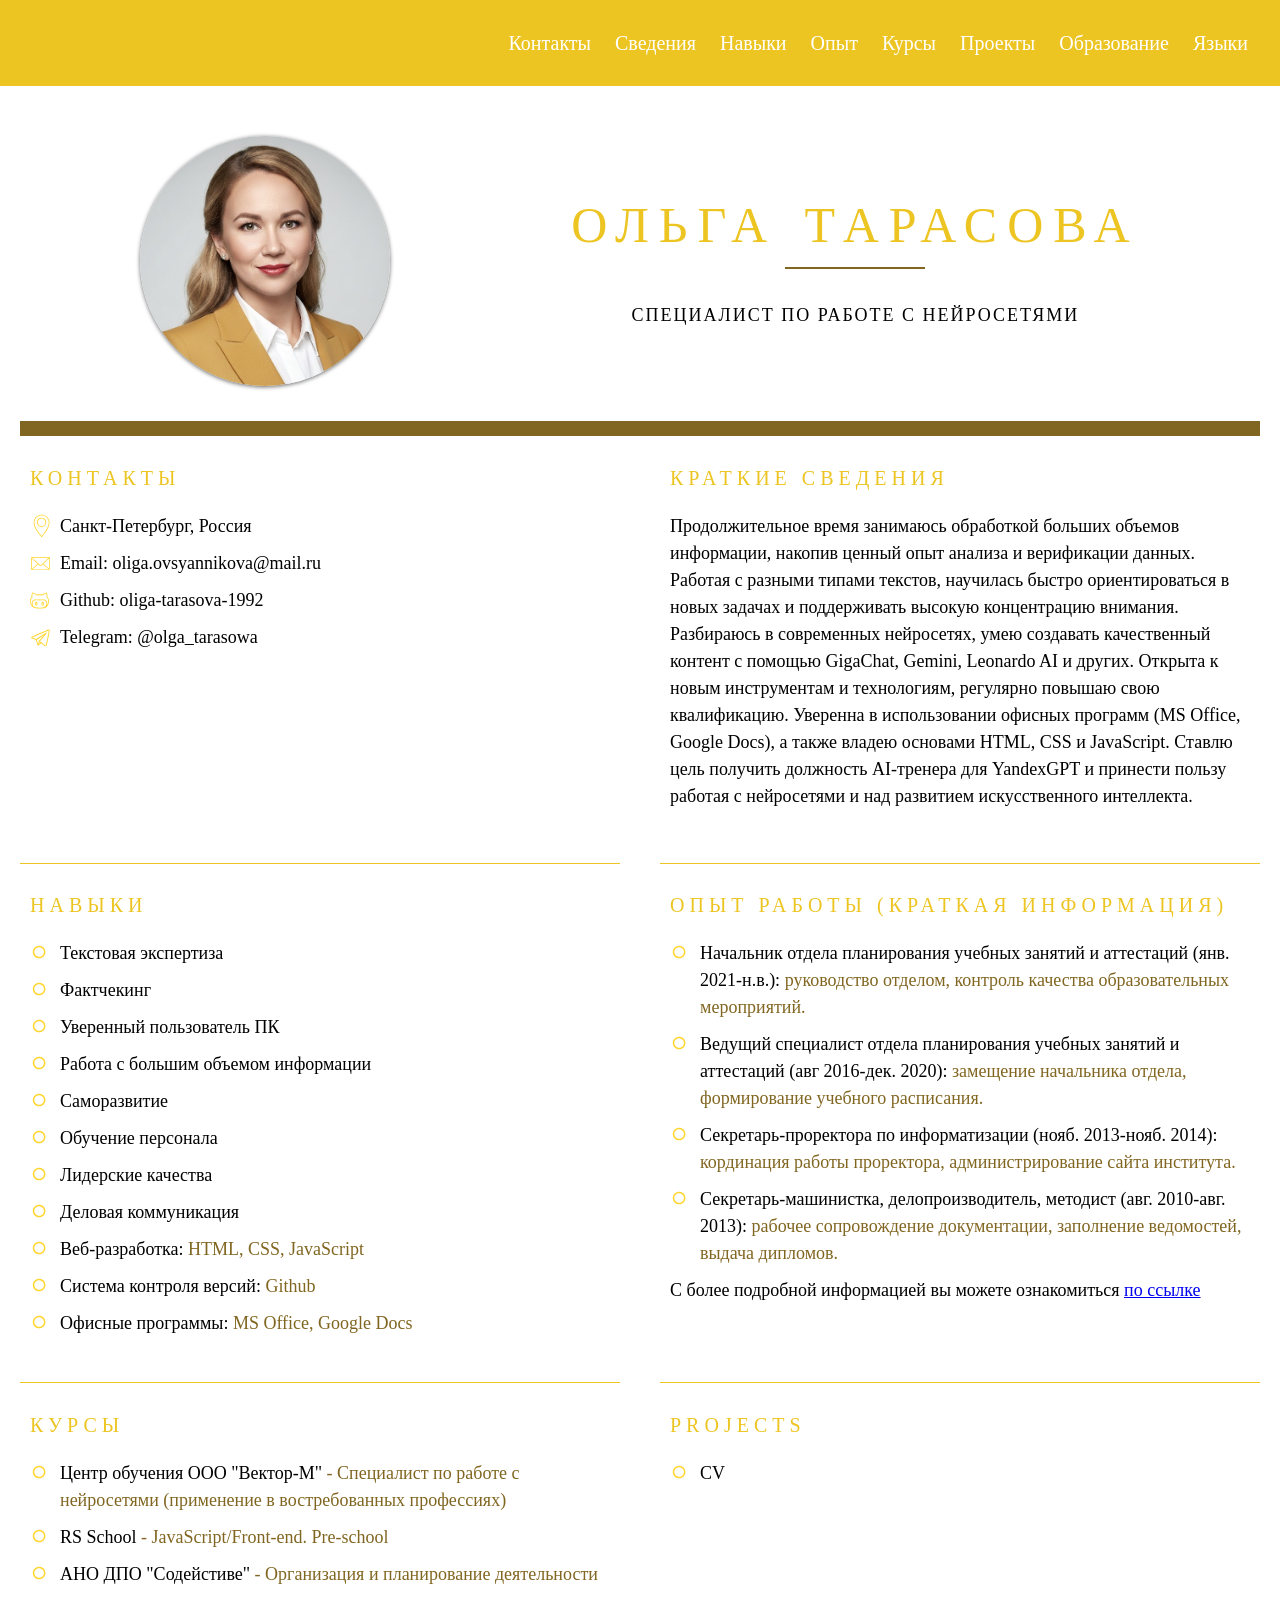
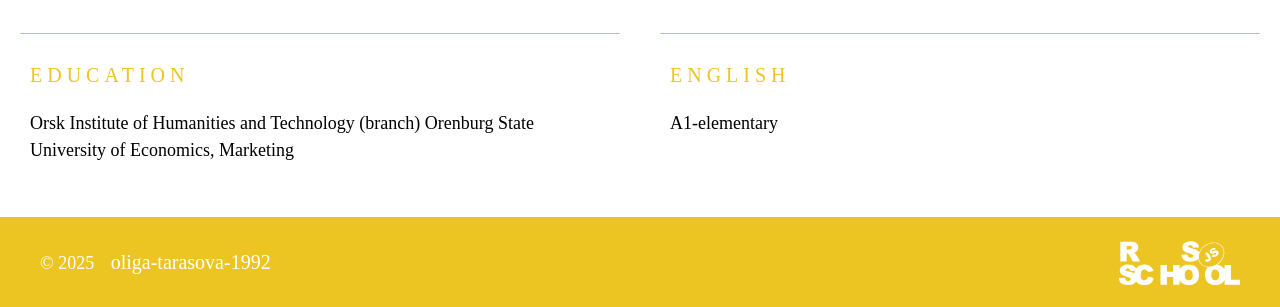
==== index.html @ c500c4d8 "work" ====
<!DOCTYPE html>
<html lang="en">
<head>
    <meta charset="UTF-8">
    <meta name="viewport" content="width=device-width, initial-scale=1.0">
    <title>Portfolio</title>
    <link rel="stylesheet" href="style.css" />
    <link rel="icon" href="assets/favicon.ico" />
    <meta name="viewport" content="width=device-width, initial-scale=1.0">
</head>
<body>
    <header class="header">
        <div class="container header-container">
          <nav class="nav">
            <ul class="nav-list">          
              <li class="nav-item"><a href="#contacts" class="nav-link">Контакты</a></li>
              <li class="nav-item"><a href="#summary" class="nav-link">Сведения</a></li>
              <li class="nav-item"><a href="#skills" class="nav-link">Навыки</a></li>          
              <li class="nav-item"><a href="#Work experience" class="nav-link">Опыт</a></li>
              <li class="nav-item"><a href="#courses" class="nav-link">Курсы</a></li>
              <li class="nav-item"><a href="#projects" class="nav-link">Проекты</a></li>
              <li class="nav-item"><a href="#education" class="nav-link">Образование</a></li>
              <li class="nav-item"><a href="#language" class="nav-link">Языки</a></li>
            </ul>
          </nav>
          <div class="toggle">
            <div class="line1"></div>
            <div class="line2"></div>
            <div class="line3"></div>
          </div>
        </div>
      </header>
      <main class="main">
        <div class="container main-container">
          <section class="section section-profile" id="profile">
            <img src="./assets/img/CV.JPG" alt="" class="section-profile-logo">
            <div class="section-profile-title">
              <h1 class="section-title main-title">Ольга Тарасова</h1>
              <h4 class="section-subtitle">Специалист по работе с нейросетями</h4>
            </div>        
          </section>
          <section class="section" id="contacts">
            <h2 class="section-title">Контакты</h2>
            <ul class="section-list">
              <li class="section-item contacts-item">
                Санкт-Петербург, Россия
              </li>
              <li class="section-item contacts-item">
                Email: <a href="mailto:oliga.ovsyannikova@mail.ru" title="email">oliga.ovsyannikova@mail.ru</a>
              </li>
              <li class="section-item contacts-item">
                Github: <a href="https://github.com/oliga-tarasova-1992" title="github">oliga-tarasova-1992</a>
              </li>
              <li class="section-item contacts-item">
                Telegram: <a href="https://t.me/olga_tarasowa" title="github">@olga_tarasowa</a>
              </li>
            </ul>
          </section>
          <section class="section" id="summary">
            <h2 class="section-title">Краткие сведения</h2>
            <p>
              Продолжительное время занимаюсь обработкой больших объемов информации, накопив ценный опыт анализа и верификации данных. Работая с разными типами текстов, научилась быстро ориентироваться в новых задачах и поддерживать высокую концентрацию внимания. Разбираюсь в современных нейросетях, умею создавать качественный контент с помощью GigaChat, Gemini, Leonardo AI и других. Открыта к новым инструментам и технологиям, регулярно повышаю свою квалификацию. Уверенна в использовании офисных программ (MS Office, Google Docs), а также владею основами HTML, CSS и JavaScript. Ставлю цель получить должность AI-тренера для YandexGPT и принести пользу работая с нейросетями и над развитием искусственного интеллекта.
            </p>
          </section>
          <section class="section" id="skills">
            <h2 class="section-title">Навыки</h2>
            <ul class="section-list">
              <li class="section-item">
                Текстовая экспертиза
              </li>
              <li class="section-item">
                Фактчекинг
              </li>
              <li class="section-item">
                Уверенный пользователь ПК
              </li>
              <li class="section-item">
                Работа с большим объемом информации
              </li>
               <li class="section-item">
                Саморазвитие
              </li>
              <li class="section-item">
                Обучение персонала
              </li>
               <li class="section-item">
                Лидерские качества
              </li>
               <li class="section-item">
                Деловая коммуникация
              </li>
               <li class="section-item">
                Веб-разработка:<span> HTML, CSS, JavaScript</span>
              </li>
              <li class="section-item">
                Система контроля версий:<span> Github</span>
              </li>
              <li class="section-item">
                Офисные программы:<span> MS Office, Google Docs</span>
              </li>
            </ul>
          </section>
          <section class="section" id="Work experience">
            <h2 class="section-title">Опыт работы (краткая информация)</h2>
             <ul class="section-list">
              <li class="section-item">
                Начальник отдела планирования учебных занятий и аттестаций (янв. 2021-н.в.):<span> руководство отделом, контроль качества образовательных мероприятий.</span>
              </li>
              <li class="section-item">
                Ведущий специалист отдела планирования учебных занятий и аттестаций (авг 2016-дек. 2020):<span> замещение начальника отдела, формирование учебного расписания.</span>
              </li>
              <li class="section-item">
                Секретарь-проректора по информатизации (нояб. 2013-нояб. 2014):<span> кординация работы проректора, администрирование сайта института.</span>
              </li>
              <li class="section-item">
                Секретарь-машинистка, делопроизводитель, методист (авг. 2010-авг. 2013):<span> рабочее сопровождение документации, заполнение ведомостей, выдача дипломов.</span>
              </li>
            </ul>
            C более подробной информацией вы можете ознакомиться <a href="./resume.pdf" target="_blank">по ссылке</a>
          </section>
          <section class="section" id="courses">
            <h2 class="section-title">Курсы</h2>
            <ul class="section-list">
              <li class="section-item">
                Центр обучения ООО "Вектор-М"<span> - Специалист по работе с нейросетями (применение в
востребованных профессиях)</span>
              </li>
              <li class="section-item">
                RS School<span> - JavaScript/Front-end. Pre-school</span>
              </li>
              <li class="section-item">
                АНО ДПО "Содейстиве"<span> - Организация и планирование деятельности</span>
              </li>
            </ul>
          </section>
          <section class="section" id="projects">
            <h2 class="section-title">Projects</h2>
            <ul class="section-list">
              <li class="section-item">
                <a href="https://oliga-tarasova-1992.github.io/rsschool-cv/">CV</a>
              </li>          
            </ul>
          </section>
          <section class="section section-education" id="education">
            <h2 class="section-title">Education</h2>
            <p>Orsk Institute of Humanities and Technology (branch) Orenburg State University of Economics, Marketing</p>
          </section>
          <section class="section section-english" id="english">
            <h2 class="section-title">English</h2>
            <p>A1-elementary</p>
          </section>
        </div>
      </main>
      <footer class="footer">
        <div class="container footer-container">
          <div>© 2025 <a href="https://github.com/oliga-tarasova-1992" class="github nav-link">oliga-tarasova-1992</a></div>
          <a href="https://wearecommunity.io/events/js-stage0-rs-2024q2" class="rss"></a>
        </div>
      </footer>
      <script src="./index.js"></script>
</body>
</html>
---- style.css ----
* {
    box-sizing: border-box;
  }
  
  html {
    scroll-behavior: smooth; 
  }
  
  body {
    display: flex;
    flex-direction: column;
    justify-content: space-between;
    min-width: 320px;
    min-height: 100vh;
    margin: 0;
    padding: 0;
    font-family: 'Italic-VariableFont_wdth,wght';
    font-size: 18px;
    font-weight: 400;
    line-height: 1.5;
    color: #000000;
  }
  
  .container {
    max-width: 1440px;
    margin: 0 auto;
    min-height: 50px;
  }
  
  .header {
    background-color: #edc523;
  }
  
  .nav-list {
    display: flex;
    justify-content: flex-end;
    align-items: center;
    list-style: none;
  }
  
  .nav-link {
    position: relative;
    padding: 0 12px;
    text-decoration: none;
    font-size: 20px;
    font-weight: 300;
    line-height: 50px;
    color: #fff; 
  }
  
  .nav-link::after {
    content: "";
    position: absolute;
    left: 12px;
    bottom: -5px;
    width: calc(100% - 24px);
    height: 2px;
    background-color: #fff;
    opacity: 0;
    transition: .5s;
  }
  
  .nav-link:hover::after {
    opacity: 1;
    animation-name: slidein;
    animation-duration: 1s;
    animation-fill-mode: forwards;
  }
  
  @keyframes slidein {
    from {
      width: 0;
    }
    to {
      width: calc(100% - 24px);
    }
  }
  
  .main {
    margin-bottom: auto;
  }
  
  .main-container {
    display: flex;
    flex-wrap: wrap;
    justify-content: space-between;
  }
  
  .section {
    width: calc(50% - 20px);
    padding: 10px;
    padding-bottom: 35px;
    border-bottom: 1px solid #edc523;
  }
  
  .section-education,
  .section-english {
    border-bottom: 0;
  }
  
  .section-title {
    margin-bottom: 20px;  
    font-size: 20px;
    font-weight: 400;
    text-transform: uppercase;
    letter-spacing: 5px;
    color: #edc523;
  }
  
  .section-profile {
    display: flex;
    justify-content: space-around;
    width: 100%;
    padding: 50px 30px 35px;
    border-bottom: 15px solid #816621;
  }
  
  .pre {
    padding: 0;
    margin: 0;
  }
  
  .section-profile-title {
    display: flex;
    flex-direction: column;
    justify-content: center;
    align-content: center;
    text-align: center;  
    text-transform: uppercase;
  }
  
  .main-title {
    position: relative;
    padding: 0;
    margin-bottom: 20px;
    color: #edc523;
    font-size: 50px;
    font-weight: 300;
    letter-spacing: 10px;
    line-height: 50px;
    word-spacing: 5px;
  }
  
  .main-title::after {
    content: "";
    position: absolute;
    bottom: -19px;
    left: 50%;
    margin-left: -70px;
    width: 140px;
    height: 2px;
    background-color: #816621;
  }
  
  .section-subtitle {
    margin-top: 20px;
    color: #000000;
    line-height: 50px;
    font-weight: 300;
    letter-spacing: 2px;
  }
  
  .section-profile-logo {
    width: 250px;
    height: 250px;
    object-fit: cover;
    border-radius: 50%;
    box-shadow: 0 1px 4px rgba(0, 0, 0, .6);
    filter: grayscale(0.2) brightness(1.05);
    transition: .3s;
  }
  
  .section-profile-logo:hover {
    filter: none;
  }
  
  .section-list {
    margin: 0;
    padding: 0;  
    list-style: none;
  }
  
  .section-item {
    position: relative;
    margin: 0;
    margin-bottom: 10px;
    padding: 0;
    padding-left: 30px;
  }
  
  .section-item::before {
    content: "";
    position: absolute;
    top: 5px;
    left: 2px;
    width: 14px;
    height: 14px; 
    background-size: 14px 14px;
    background-image: url("assets/svg/6.svg");
  }
  
  .section-item span {
    color: #816621;
  }
  
  .section-item a {
    text-decoration: none;
    color: #000000;
    transition: color 0.5s;
  }
  
  .section-item a:hover {
    color: #000000;
  }
  
  .contacts-item:before {
    content: "";
    position: absolute;
    top: 1px;
    left: 0px;
    width: 24px;
    height: 24px; 
    background-size: contain;
    background-repeat: no-repeat;
  }
  
  .contacts-item:nth-child(1):before {
    background-image: url("assets/svg/1.svg");
  }
  
  .contacts-item:nth-child(2):before {
    top: 3px;
    left: 0px;
    width: 21px;
    height: 21px;
    background-image: url("assets/svg/2.svg");
  }
  
  .contacts-item:nth-child(3):before {
    top: 4px;
    left: 0px;
    width: 19px;
    height: 19px;
    background-image: url("assets/svg/3.svg");
  }
  
  .contacts-item:nth-child(4):before {
    top: 3px;
    left: 0px;
    width: 21px;
    height: 21px;
    background-image: url("assets/svg/4.svg");
  }
  
  .contacts-item:nth-child(5):before {
    background-image: url("assets/svg/5.svg");
  }
  
  .footer {
    background-color: #edc523;
    padding: 20px;  
  }
  
  .footer-container {
    display: flex;
    justify-content: space-between;
    align-items: center;
    margin: 0 auto;
    color: #fff;
  }
  
  .github {
    color: #fff;
    text-decoration: none;
    line-height: 45px;
  }
  
  .rss {
    width: 121px;
    height: 45px;
    background-image: url("./assets/svg/rss.svg");
    background-size: contain;
    background-repeat: no-repeat;
  }
  
  /** Adaptive **/
  .toggle {
    display: none;
    flex-direction: column;
    justify-content: center;
    align-items: center;
    width: 40px;
    height: 40px;
    margin-top: 5px;
    margin-left: auto;
    cursor: pointer;
    user-select: none;
    z-index: 15;
  }
  
  .toggle div {
    width: 80%;
    height: 2px;
    background: #816621;
    margin: 3px 0;
    z-index: 15;
  }
  
  .toggle.collapsed .line1 {
    transform: rotate(-45deg) translate(-5px, 6px);
  }
  
  .toggle.collapsed .line2 {
    opacity: 0;
  }
  
  .toggle.collapsed .line3 {
    transform: rotate(45deg) translate(-5px, -6px);
  }
  
  @media (max-width: 1440px) {
    .container {
      padding: 0 20px;
    }
  }
  
  @media (max-width: 768px) {
    .section {
      width: 100%;
    }
    .section-profile {
      flex-direction: column;
      align-items: center;
    }  
    .section-education {
      border-bottom: 1px solid #816621;
    }
    .footer-container {
      flex-direction: column;
      align-items: center;
    }
    .nav {
      display: none;
    }
    .toggle {
      display: flex;
    }
    .nav.collapsed {
      position: absolute;
      left: 0;
      top: 0;
      z-index: 2;
      display: flex;
      width: 100%;
      height: 100vh;
      min-height: 525px;
      flex-direction: column;
      background-color: #816621;
    }
    .nav-list.collapsed {
      display: flex;
      align-items: center;
      justify-content: flex-start;
      width: 100%;
      height: 100%;
      flex-direction: column;
      padding-top: 50px;
    }
  }
  
  @media (max-width: 410px) {
    .main-title {
      font-size: 24px;
      letter-spacing: 4px;
    }  
  }
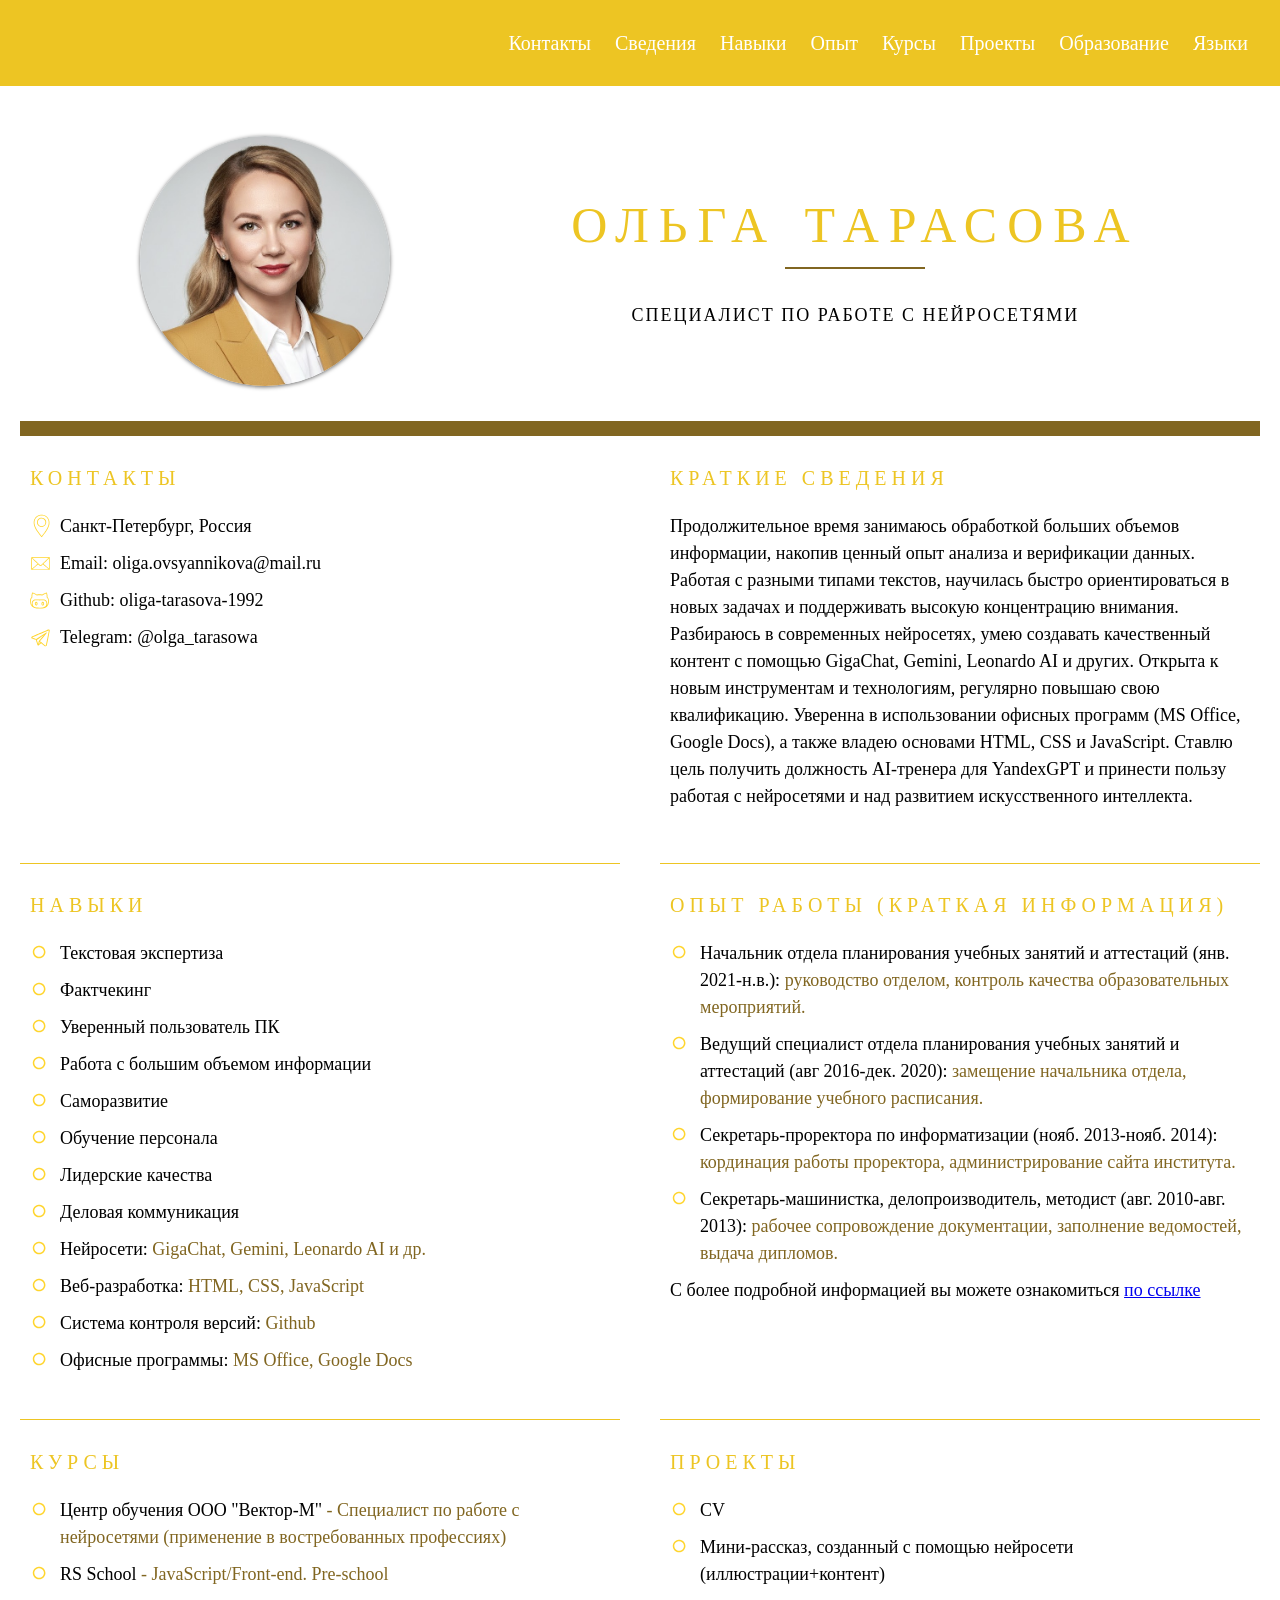
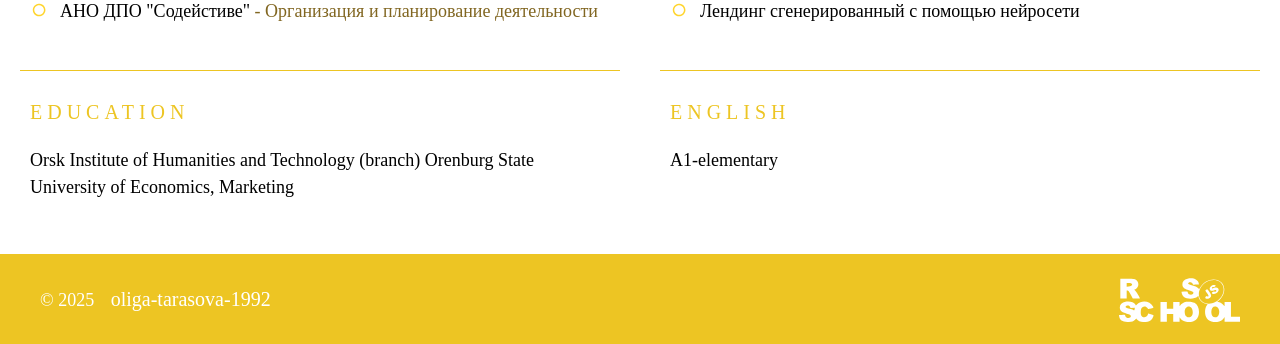
==== commit f9488e52: "block3" ====
--- a/index.html
+++ b/index.html
@@ -89,6 +89,9 @@
                <li class="section-item">
                 Деловая коммуникация
               </li>
+              <li class="section-item">
+                Нейросети: <span>GigaChat, Gemini, Leonardo AI и др.</span>
+              </li>
                <li class="section-item">
                 Веб-разработка:<span> HTML, CSS, JavaScript</span>
               </li>
@@ -134,11 +137,17 @@
             </ul>
           </section>
           <section class="section" id="projects">
-            <h2 class="section-title">Projects</h2>
+            <h2 class="section-title">Проекты</h2>
             <ul class="section-list">
               <li class="section-item">
-                <a href="https://oliga-tarasova-1992.github.io/rsschool-cv/">CV</a>
-              </li>          
+                <a href="https://oliga-tarasova-1992.github.io/rsschool-cv/" target="_blank">CV</a>
+              </li>  
+                <li class="section-item">
+                <a href="./short story.pdf" target="_blank">Мини-рассказ, созданный с помощью нейросети (иллюстрации+контент)</a>
+              </li>
+              <li class="section-item">
+                <a href="./Landing page.html" target="_blank">Лендинг сгенерированный с помощью нейросети</a>
+              </li>            
             </ul>
           </section>
           <section class="section section-education" id="education">
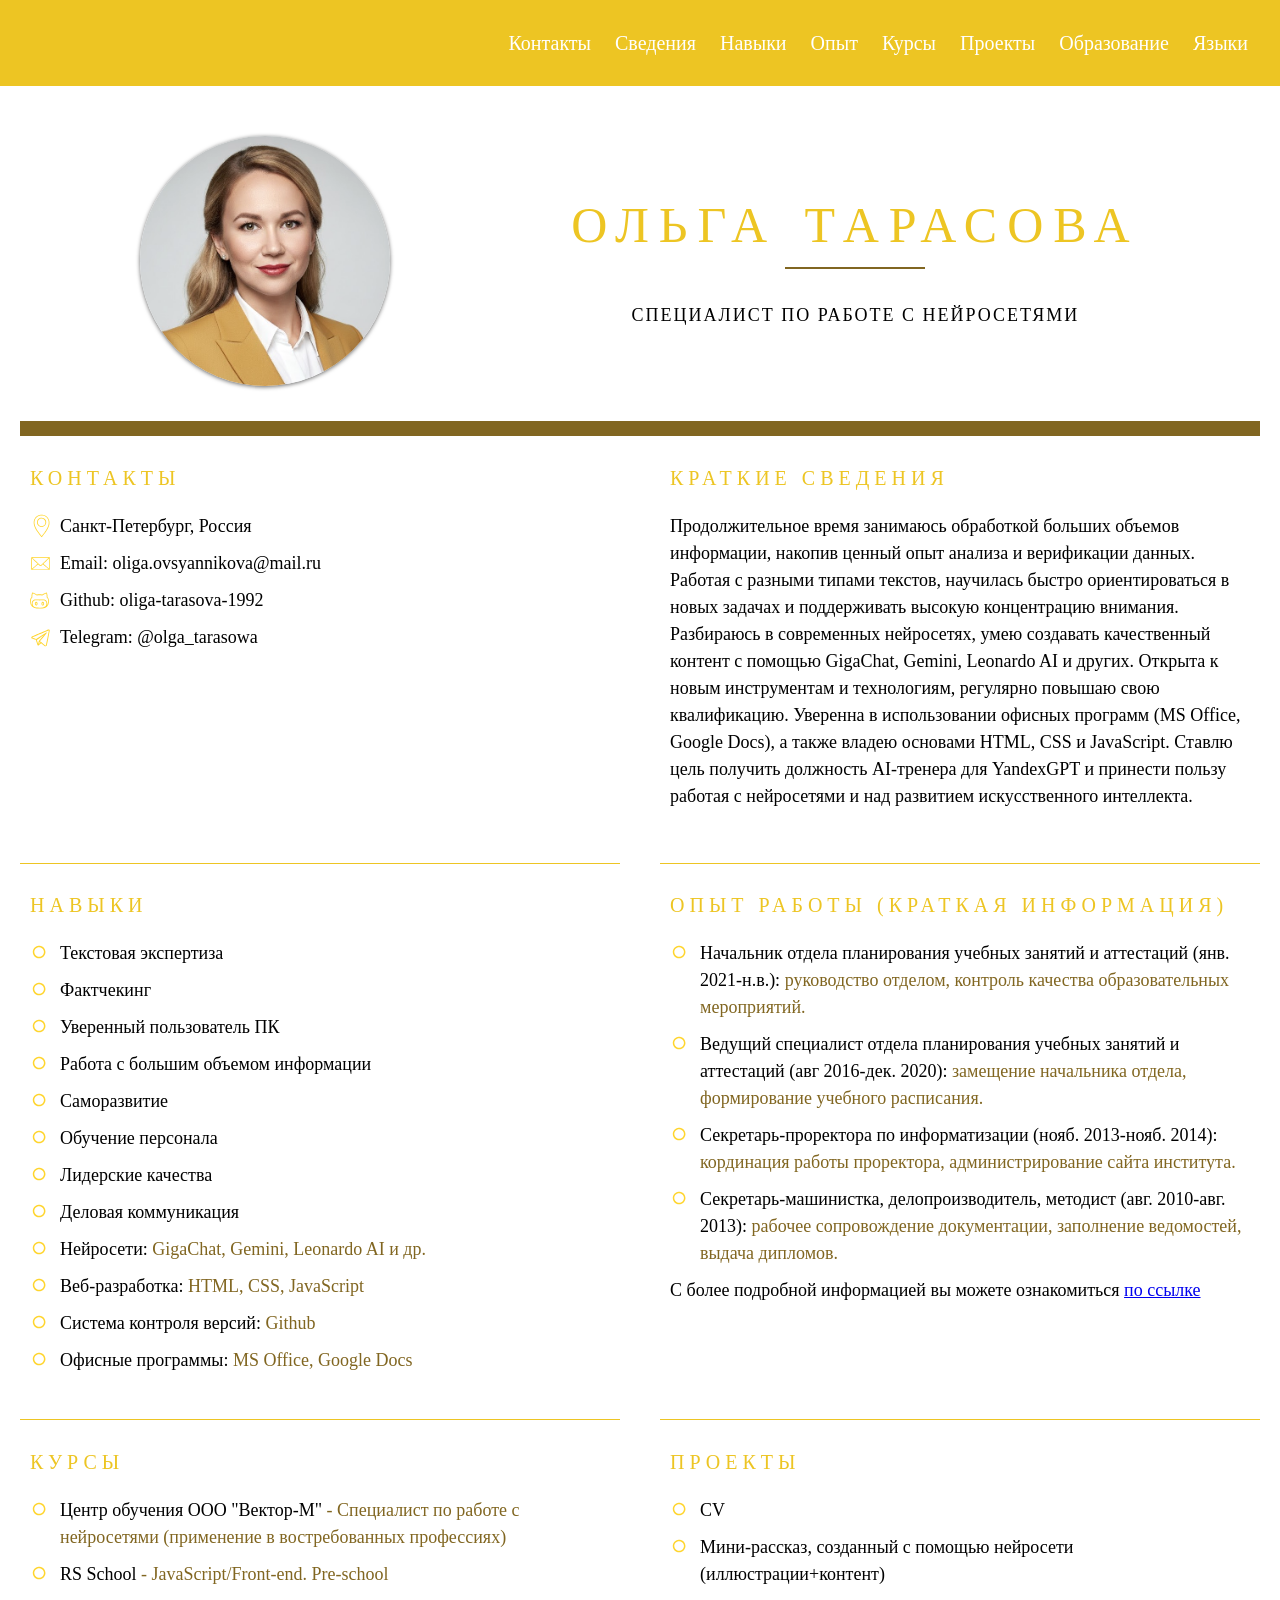
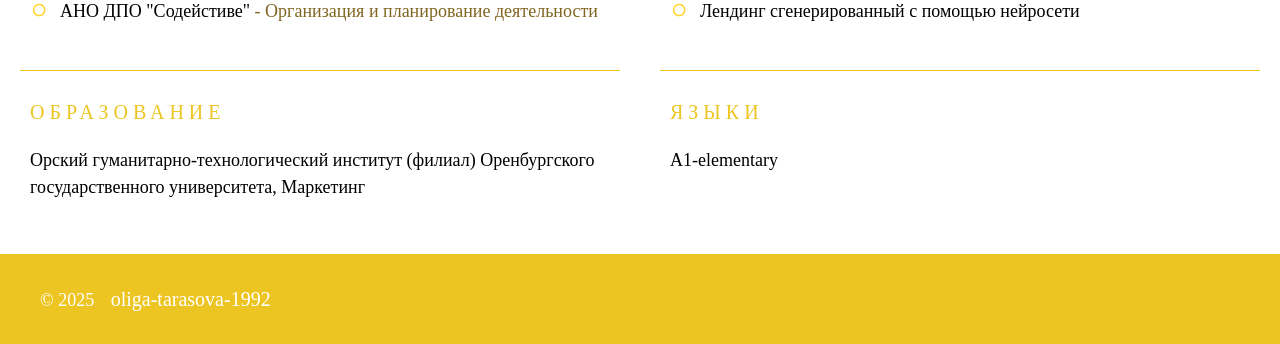
==== commit 66bd1e6e: "block4" ====
--- a/index.html
+++ b/index.html
@@ -151,11 +151,11 @@
             </ul>
           </section>
           <section class="section section-education" id="education">
-            <h2 class="section-title">Education</h2>
-            <p>Orsk Institute of Humanities and Technology (branch) Orenburg State University of Economics, Marketing</p>
+            <h2 class="section-title">Образование</h2>
+            <p>Орский гуманитарно-технологический институт (филиал) Оренбургского государственного университета, Маркетинг</p>
           </section>
-          <section class="section section-english" id="english">
-            <h2 class="section-title">English</h2>
+          <section class="section section-english" id="language">
+            <h2 class="section-title">Языки</h2>
             <p>A1-elementary</p>
           </section>
         </div>
@@ -163,7 +163,6 @@
       <footer class="footer">
         <div class="container footer-container">
           <div>© 2025 <a href="https://github.com/oliga-tarasova-1992" class="github nav-link">oliga-tarasova-1992</a></div>
-          <a href="https://wearecommunity.io/events/js-stage0-rs-2024q2" class="rss"></a>
         </div>
       </footer>
       <script src="./index.js"></script>
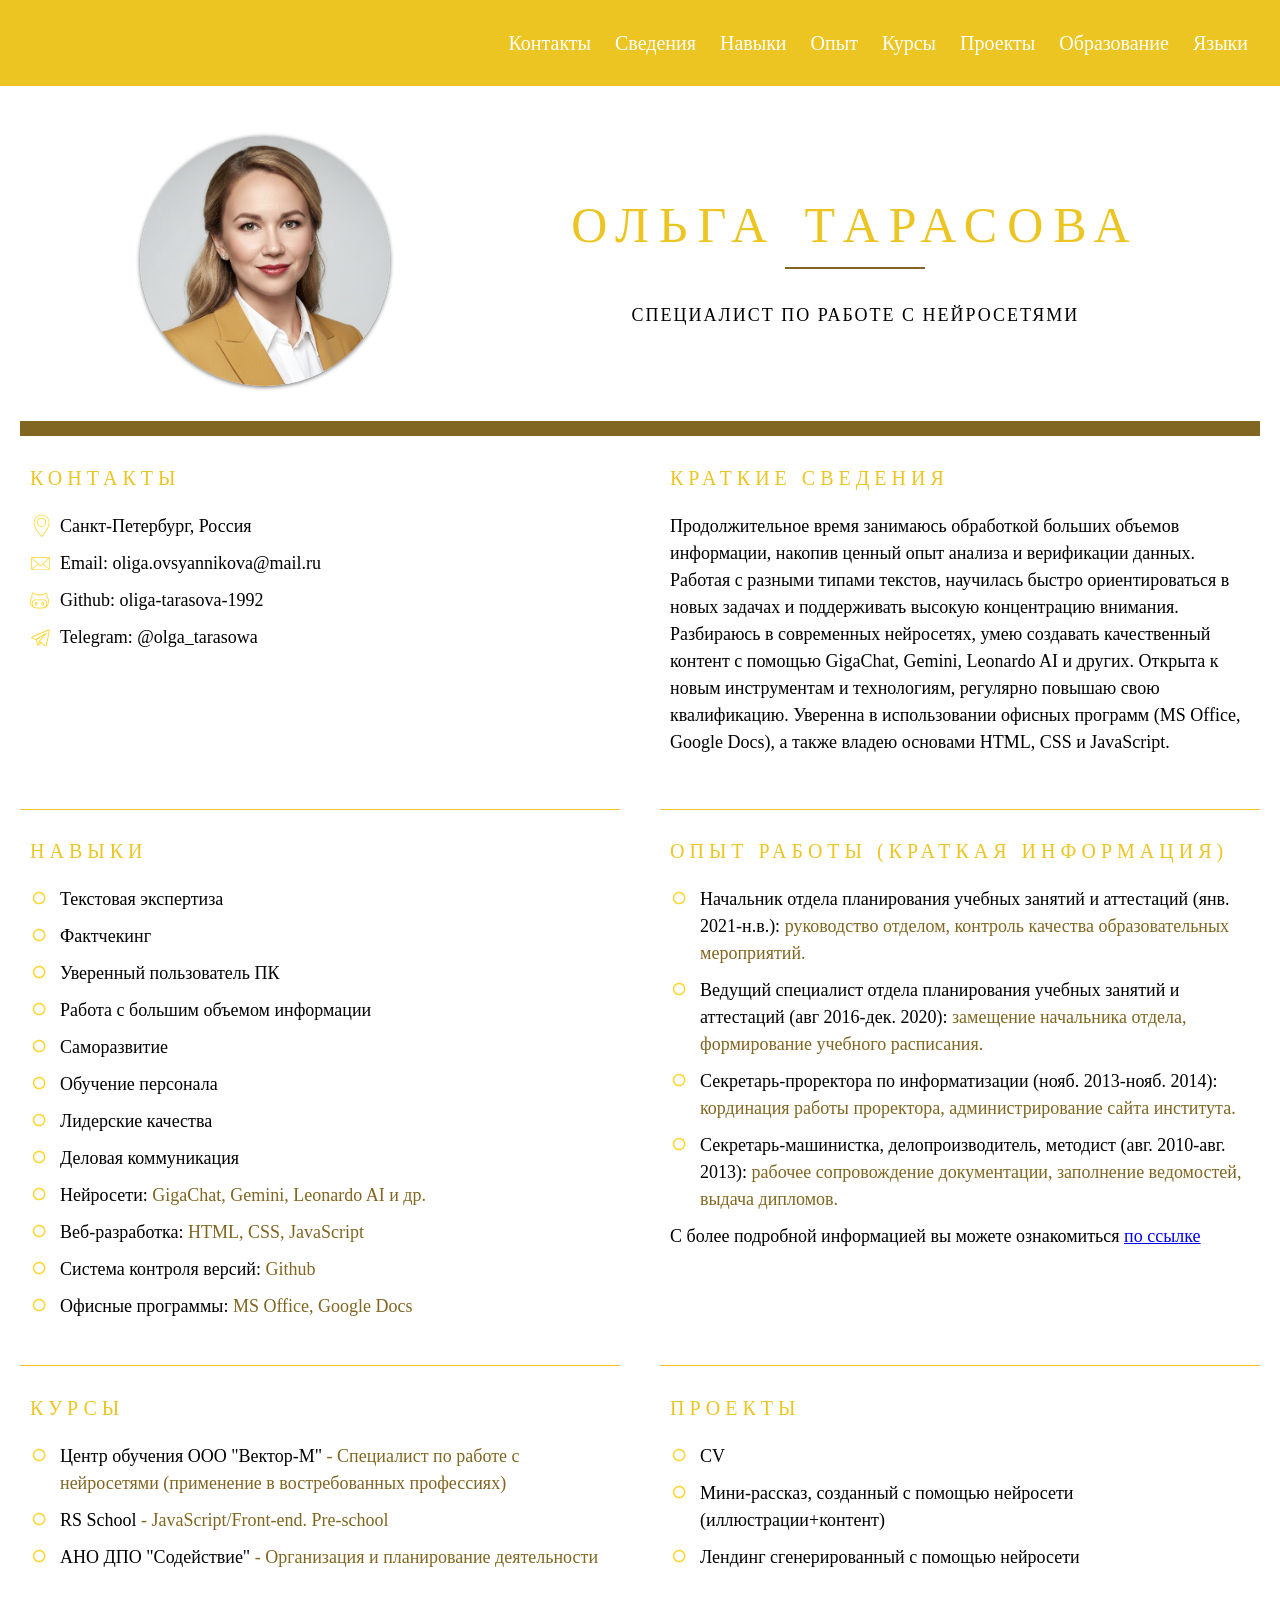
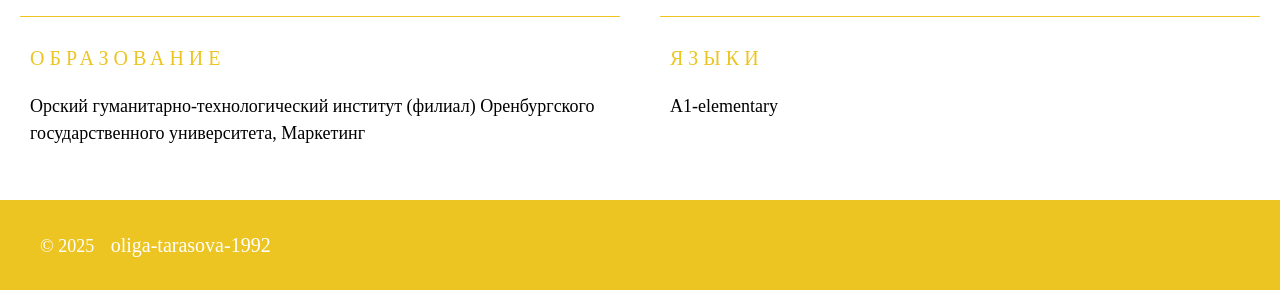
==== commit f3ffe736: "adjustment" ====
--- a/index.html
+++ b/index.html
@@ -59,7 +59,7 @@
           <section class="section" id="summary">
             <h2 class="section-title">Краткие сведения</h2>
             <p>
-              Продолжительное время занимаюсь обработкой больших объемов информации, накопив ценный опыт анализа и верификации данных. Работая с разными типами текстов, научилась быстро ориентироваться в новых задачах и поддерживать высокую концентрацию внимания. Разбираюсь в современных нейросетях, умею создавать качественный контент с помощью GigaChat, Gemini, Leonardo AI и других. Открыта к новым инструментам и технологиям, регулярно повышаю свою квалификацию. Уверенна в использовании офисных программ (MS Office, Google Docs), а также владею основами HTML, CSS и JavaScript. Ставлю цель получить должность AI-тренера для YandexGPT и принести пользу работая с нейросетями и над развитием искусственного интеллекта.
+              Продолжительное время занимаюсь обработкой больших объемов информации, накопив ценный опыт анализа и верификации данных. Работая с разными типами текстов, научилась быстро ориентироваться в новых задачах и поддерживать высокую концентрацию внимания. Разбираюсь в современных нейросетях, умею создавать качественный контент с помощью GigaChat, Gemini, Leonardo AI и других. Открыта к новым инструментам и технологиям, регулярно повышаю свою квалификацию. Уверенна в использовании офисных программ (MS Office, Google Docs), а также владею основами HTML, CSS и JavaScript.
             </p>
           </section>
           <section class="section" id="skills">
@@ -132,7 +132,7 @@
                 RS School<span> - JavaScript/Front-end. Pre-school</span>
               </li>
               <li class="section-item">
-                АНО ДПО "Содейстиве"<span> - Организация и планирование деятельности</span>
+                АНО ДПО "Содействие"<span> - Организация и планирование деятельности</span>
               </li>
             </ul>
           </section>
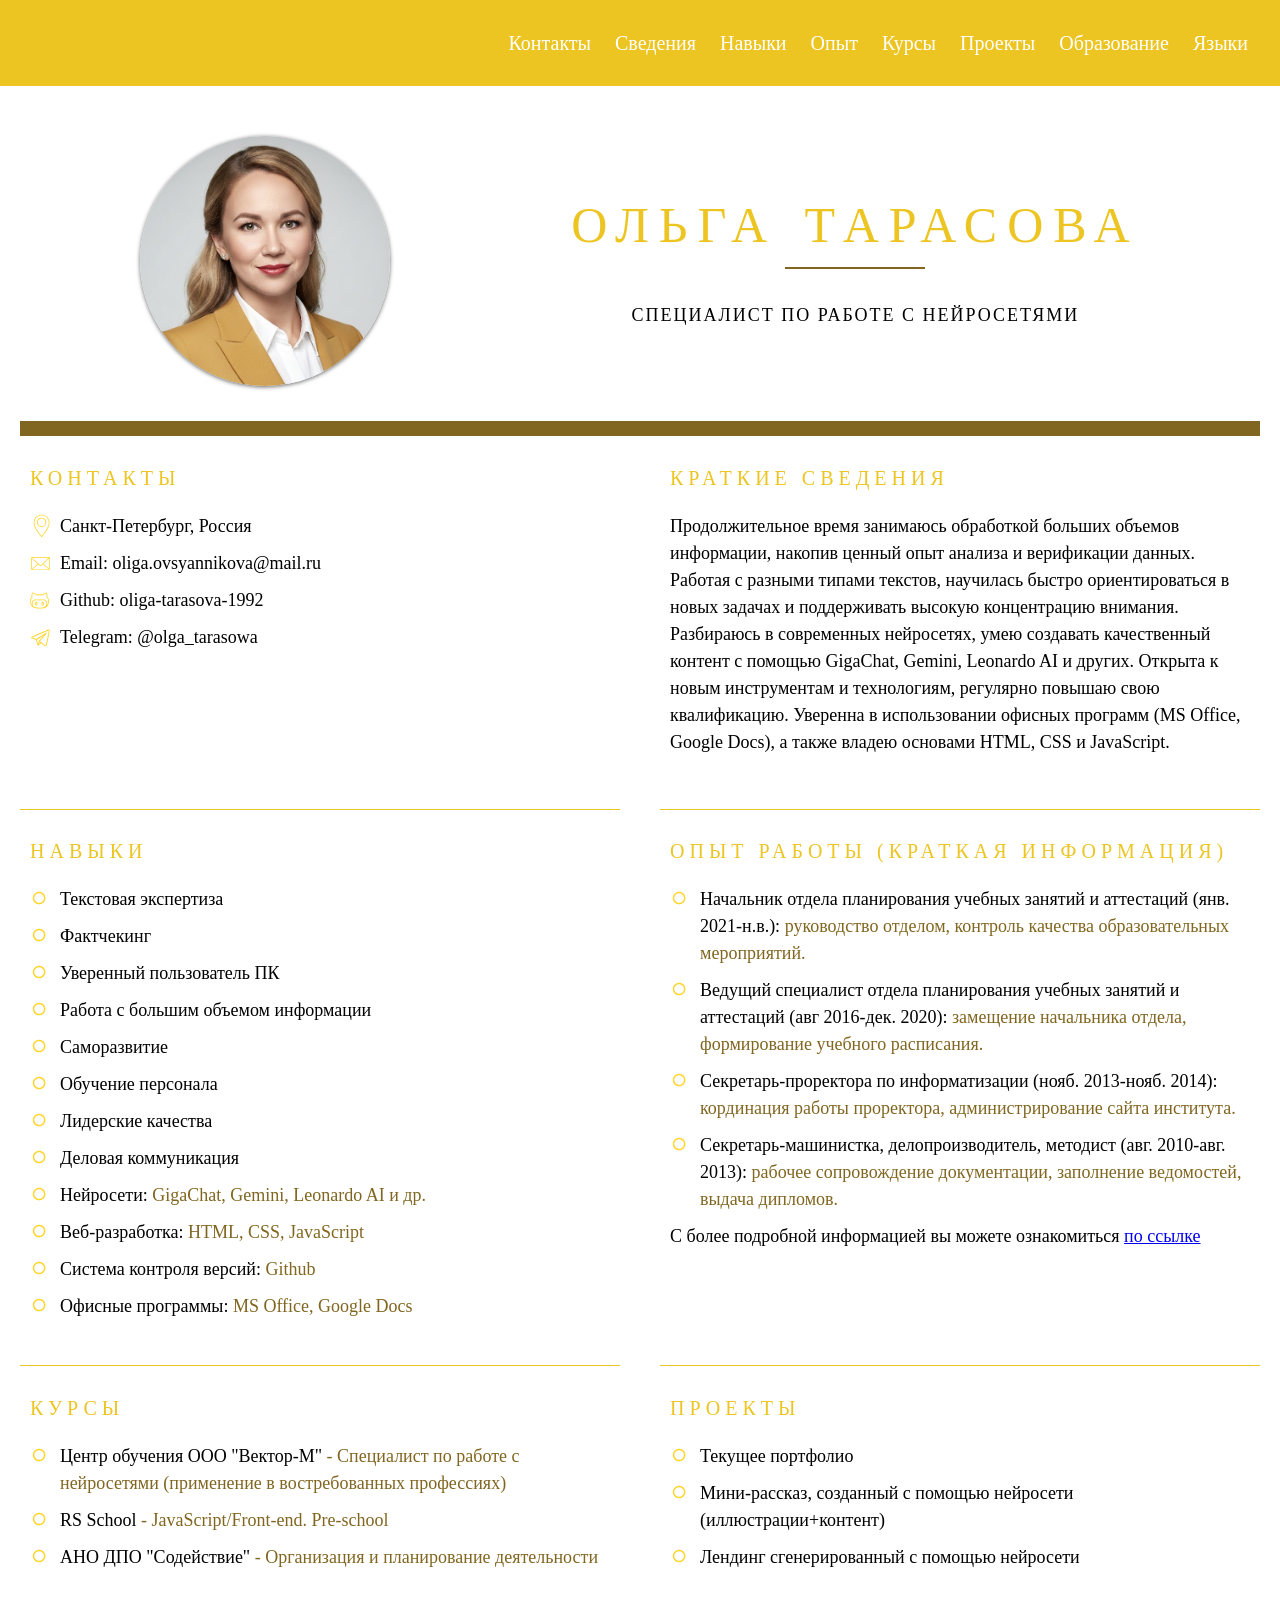
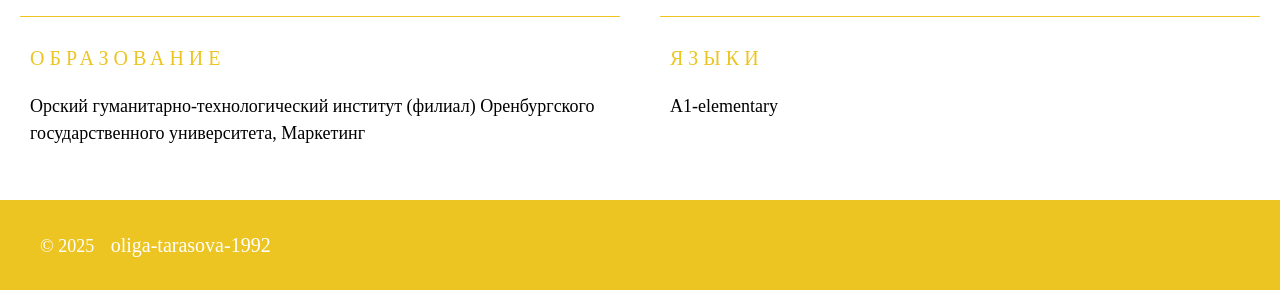
==== commit dba8446c: "final" ====
--- a/index.html
+++ b/index.html
@@ -140,7 +140,7 @@
             <h2 class="section-title">Проекты</h2>
             <ul class="section-list">
               <li class="section-item">
-                <a href="https://oliga-tarasova-1992.github.io/rsschool-cv/" target="_blank">CV</a>
+                <a href="https://oliga-tarasova-1992.github.io/rsschool-cv/" target="_blank">Текущее портфолио</a>
               </li>  
                 <li class="section-item">
                 <a href="./short story.pdf" target="_blank">Мини-рассказ, созданный с помощью нейросети (иллюстрации+контент)</a>
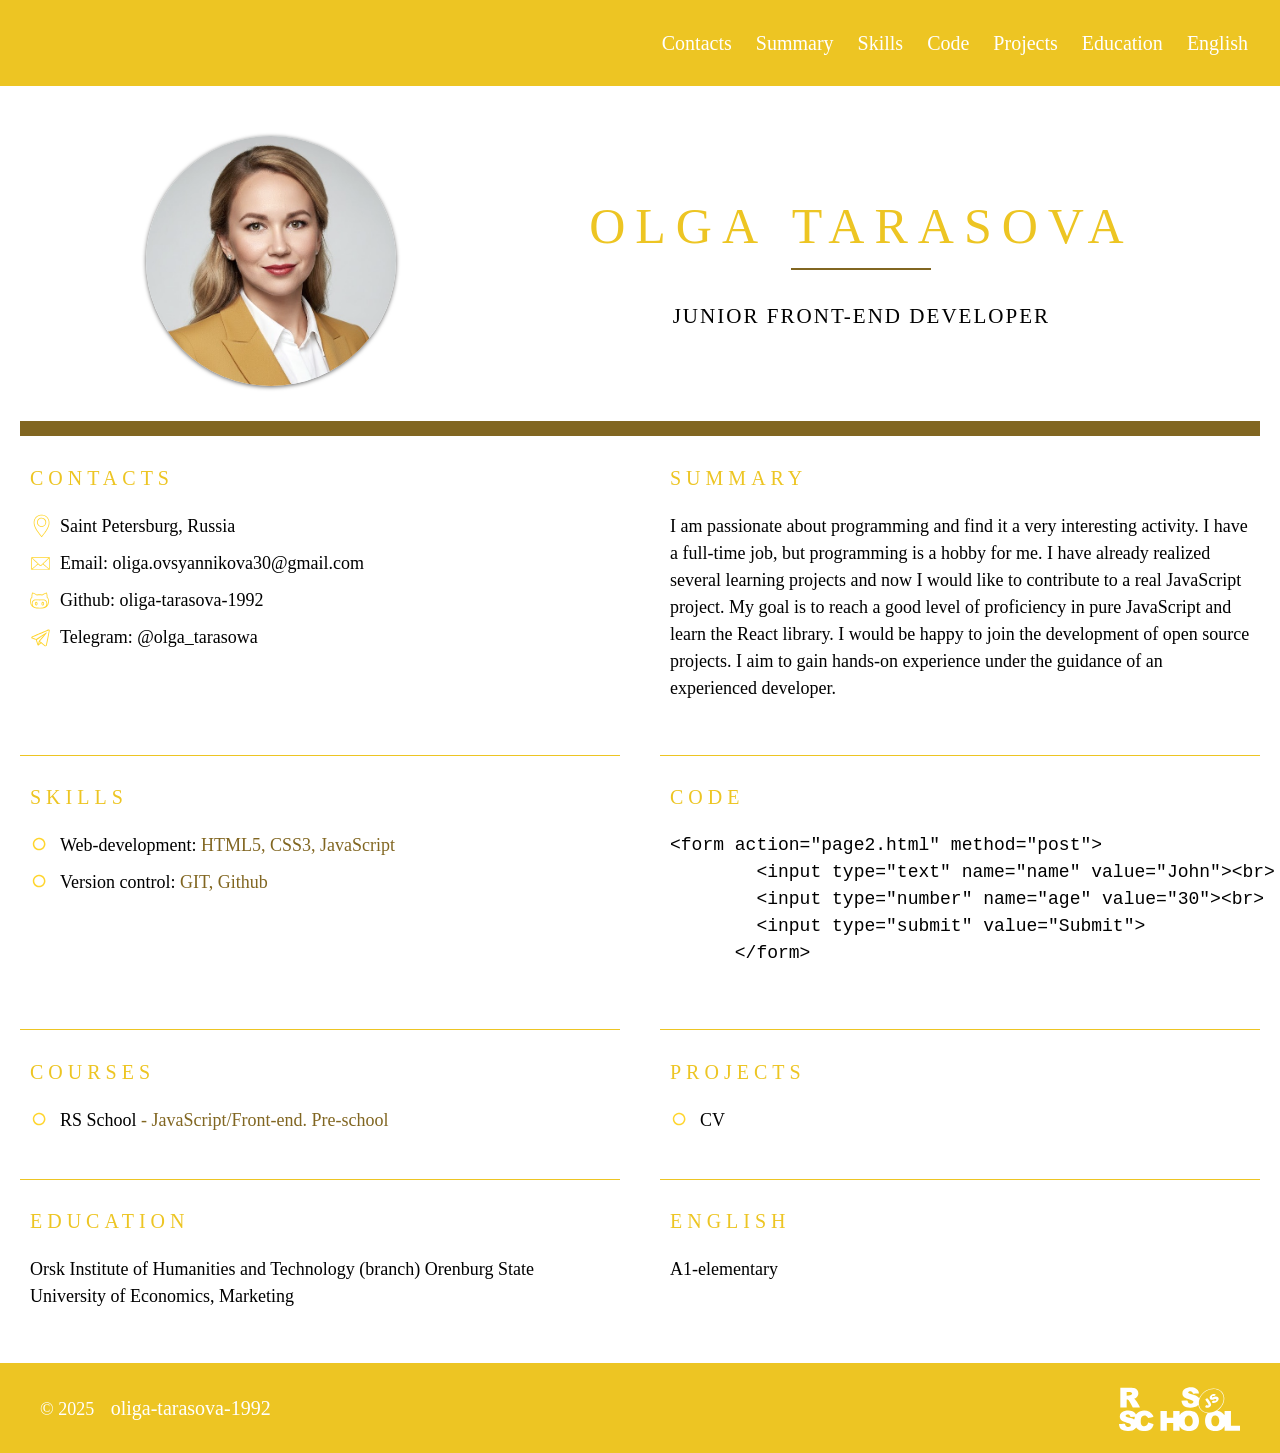
==== commit 92923b8e: "Merge 6546b913899cd54a6cdafebff3b03b122326bcec into 2e1ad800e8bc25f9dc18b0dff0fcd54eee39d9dd" ====
--- a/index.html
+++ b/index.html
@@ -3,7 +3,7 @@
 <head>
     <meta charset="UTF-8">
     <meta name="viewport" content="width=device-width, initial-scale=1.0">
-    <title>Portfolio</title>
+    <title>CV</title>
     <link rel="stylesheet" href="style.css" />
     <link rel="icon" href="assets/favicon.ico" />
     <meta name="viewport" content="width=device-width, initial-scale=1.0">
@@ -13,14 +13,13 @@
         <div class="container header-container">
           <nav class="nav">
             <ul class="nav-list">          
-              <li class="nav-item"><a href="#contacts" class="nav-link">Контакты</a></li>
-              <li class="nav-item"><a href="#summary" class="nav-link">Сведения</a></li>
-              <li class="nav-item"><a href="#skills" class="nav-link">Навыки</a></li>          
-              <li class="nav-item"><a href="#Work experience" class="nav-link">Опыт</a></li>
-              <li class="nav-item"><a href="#courses" class="nav-link">Курсы</a></li>
-              <li class="nav-item"><a href="#projects" class="nav-link">Проекты</a></li>
-              <li class="nav-item"><a href="#education" class="nav-link">Образование</a></li>
-              <li class="nav-item"><a href="#language" class="nav-link">Языки</a></li>
+              <li class="nav-item"><a href="#contacts" class="nav-link">Contacts</a></li>
+              <li class="nav-item"><a href="#summary" class="nav-link">Summary</a></li>
+              <li class="nav-item"><a href="#skills" class="nav-link">Skills</a></li>          
+              <li class="nav-item"><a href="#code" class="nav-link">Code</a></li>
+              <li class="nav-item"><a href="#projects" class="nav-link">Projects</a></li>
+              <li class="nav-item"><a href="#education" class="nav-link">Education</a></li>
+              <li class="nav-item"><a href="#english" class="nav-link">English</a></li>
             </ul>
           </nav>
           <div class="toggle">
@@ -35,18 +34,18 @@
           <section class="section section-profile" id="profile">
             <img src="./assets/img/CV.JPG" alt="" class="section-profile-logo">
             <div class="section-profile-title">
-              <h1 class="section-title main-title">Ольга Тарасова</h1>
-              <h4 class="section-subtitle">Специалист по работе с нейросетями</h4>
+              <h1 class="section-title main-title">Olga Tarasova</h1>
+              <h3 class="section-subtitle">Junior Front-End Developer</h3>
             </div>        
           </section>
           <section class="section" id="contacts">
-            <h2 class="section-title">Контакты</h2>
+            <h2 class="section-title">Contacts</h2>
             <ul class="section-list">
               <li class="section-item contacts-item">
-                Санкт-Петербург, Россия
+                Saint Petersburg, Russia
               </li>
               <li class="section-item contacts-item">
-                Email: <a href="mailto:oliga.ovsyannikova@mail.ru" title="email">oliga.ovsyannikova@mail.ru</a>
+                Email: <a href="mailto:oliga.ovsyannikova@mail.ru" title="email">oliga.ovsyannikova30@gmail.com</a>
               </li>
               <li class="section-item contacts-item">
                 Github: <a href="https://github.com/oliga-tarasova-1992" title="github">oliga-tarasova-1992</a>
@@ -57,105 +56,53 @@
             </ul>
           </section>
           <section class="section" id="summary">
-            <h2 class="section-title">Краткие сведения</h2>
+            <h2 class="section-title">Summary</h2>
             <p>
-              Продолжительное время занимаюсь обработкой больших объемов информации, накопив ценный опыт анализа и верификации данных. Работая с разными типами текстов, научилась быстро ориентироваться в новых задачах и поддерживать высокую концентрацию внимания. Разбираюсь в современных нейросетях, умею создавать качественный контент с помощью GigaChat, Gemini, Leonardo AI и других. Открыта к новым инструментам и технологиям, регулярно повышаю свою квалификацию. Уверенна в использовании офисных программ (MS Office, Google Docs), а также владею основами HTML, CSS и JavaScript.
+              I am passionate about programming and find it a very interesting activity. I have a full-time job, but programming is a hobby for me. I have already realized several learning projects and now I would like to contribute to a real JavaScript project. My goal is to reach a good level of proficiency in pure JavaScript and learn the React library. I would be happy to join the development of open source projects. I aim to gain hands-on experience under the guidance of an experienced developer. 
             </p>
           </section>
           <section class="section" id="skills">
-            <h2 class="section-title">Навыки</h2>
+            <h2 class="section-title">Skills</h2>
             <ul class="section-list">
               <li class="section-item">
-                Текстовая экспертиза
+                Web-development:<span> HTML5, CSS3, JavaScript</span>
               </li>
               <li class="section-item">
-                Фактчекинг
-              </li>
-              <li class="section-item">
-                Уверенный пользователь ПК
-              </li>
-              <li class="section-item">
-                Работа с большим объемом информации
-              </li>
-               <li class="section-item">
-                Саморазвитие
-              </li>
-              <li class="section-item">
-                Обучение персонала
-              </li>
-               <li class="section-item">
-                Лидерские качества
-              </li>
-               <li class="section-item">
-                Деловая коммуникация
-              </li>
-              <li class="section-item">
-                Нейросети: <span>GigaChat, Gemini, Leonardo AI и др.</span>
-              </li>
-               <li class="section-item">
-                Веб-разработка:<span> HTML, CSS, JavaScript</span>
-              </li>
-              <li class="section-item">
-                Система контроля версий:<span> Github</span>
-              </li>
-              <li class="section-item">
-                Офисные программы:<span> MS Office, Google Docs</span>
+                Version control:<span> GIT, Github</span>
               </li>
             </ul>
           </section>
-          <section class="section" id="Work experience">
-            <h2 class="section-title">Опыт работы (краткая информация)</h2>
-             <ul class="section-list">
-              <li class="section-item">
-                Начальник отдела планирования учебных занятий и аттестаций (янв. 2021-н.в.):<span> руководство отделом, контроль качества образовательных мероприятий.</span>
-              </li>
-              <li class="section-item">
-                Ведущий специалист отдела планирования учебных занятий и аттестаций (авг 2016-дек. 2020):<span> замещение начальника отдела, формирование учебного расписания.</span>
-              </li>
-              <li class="section-item">
-                Секретарь-проректора по информатизации (нояб. 2013-нояб. 2014):<span> кординация работы проректора, администрирование сайта института.</span>
-              </li>
-              <li class="section-item">
-                Секретарь-машинистка, делопроизводитель, методист (авг. 2010-авг. 2013):<span> рабочее сопровождение документации, заполнение ведомостей, выдача дипломов.</span>
-              </li>
-            </ul>
-            C более подробной информацией вы можете ознакомиться <a href="./resume.pdf" target="_blank">по ссылке</a>
+          <section class="section" id="code">
+            <h2 class="section-title">Code</h2>
+    <pre class="pre"><code>&lt;form action="page2.html" method="post"&gt;
+        &lt;input type="text" name="name" value="John"&gt;&lt;br&gt;
+        &lt;input type="number" name="age" value="30"&gt;&lt;br&gt;
+        &lt;input type="submit" value="Submit"&gt;
+      &lt;/form&gt;
+    </code></pre>
           </section>
           <section class="section" id="courses">
-            <h2 class="section-title">Курсы</h2>
+            <h2 class="section-title">Courses</h2>
             <ul class="section-list">
               <li class="section-item">
-                Центр обучения ООО "Вектор-М"<span> - Специалист по работе с нейросетями (применение в
-востребованных профессиях)</span>
-              </li>
-              <li class="section-item">
                 RS School<span> - JavaScript/Front-end. Pre-school</span>
-              </li>
-              <li class="section-item">
-                АНО ДПО "Содействие"<span> - Организация и планирование деятельности</span>
               </li>
             </ul>
           </section>
           <section class="section" id="projects">
-            <h2 class="section-title">Проекты</h2>
+            <h2 class="section-title">Projects</h2>
             <ul class="section-list">
               <li class="section-item">
-                <a href="https://oliga-tarasova-1992.github.io/rsschool-cv/" target="_blank">Текущее портфолио</a>
-              </li>  
-                <li class="section-item">
-                <a href="./short story.pdf" target="_blank">Мини-рассказ, созданный с помощью нейросети (иллюстрации+контент)</a>
-              </li>
-              <li class="section-item">
-                <a href="./Landing page.html" target="_blank">Лендинг сгенерированный с помощью нейросети</a>
-              </li>            
+                <a href="https://oliga-tarasova-1992.github.io/rsschool-cv/">CV</a>
+              </li>          
             </ul>
           </section>
           <section class="section section-education" id="education">
-            <h2 class="section-title">Образование</h2>
-            <p>Орский гуманитарно-технологический институт (филиал) Оренбургского государственного университета, Маркетинг</p>
+            <h2 class="section-title">Education</h2>
+            <p>Orsk Institute of Humanities and Technology (branch) Orenburg State University of Economics, Marketing</p>
           </section>
-          <section class="section section-english" id="language">
-            <h2 class="section-title">Языки</h2>
+          <section class="section section-english" id="english">
+            <h2 class="section-title">English</h2>
             <p>A1-elementary</p>
           </section>
         </div>
@@ -163,6 +110,7 @@
       <footer class="footer">
         <div class="container footer-container">
           <div>© 2025 <a href="https://github.com/oliga-tarasova-1992" class="github nav-link">oliga-tarasova-1992</a></div>
+          <a href="https://wearecommunity.io/events/js-stage0-rs-2024q2" class="rss"></a>
         </div>
       </footer>
       <script src="./index.js"></script>
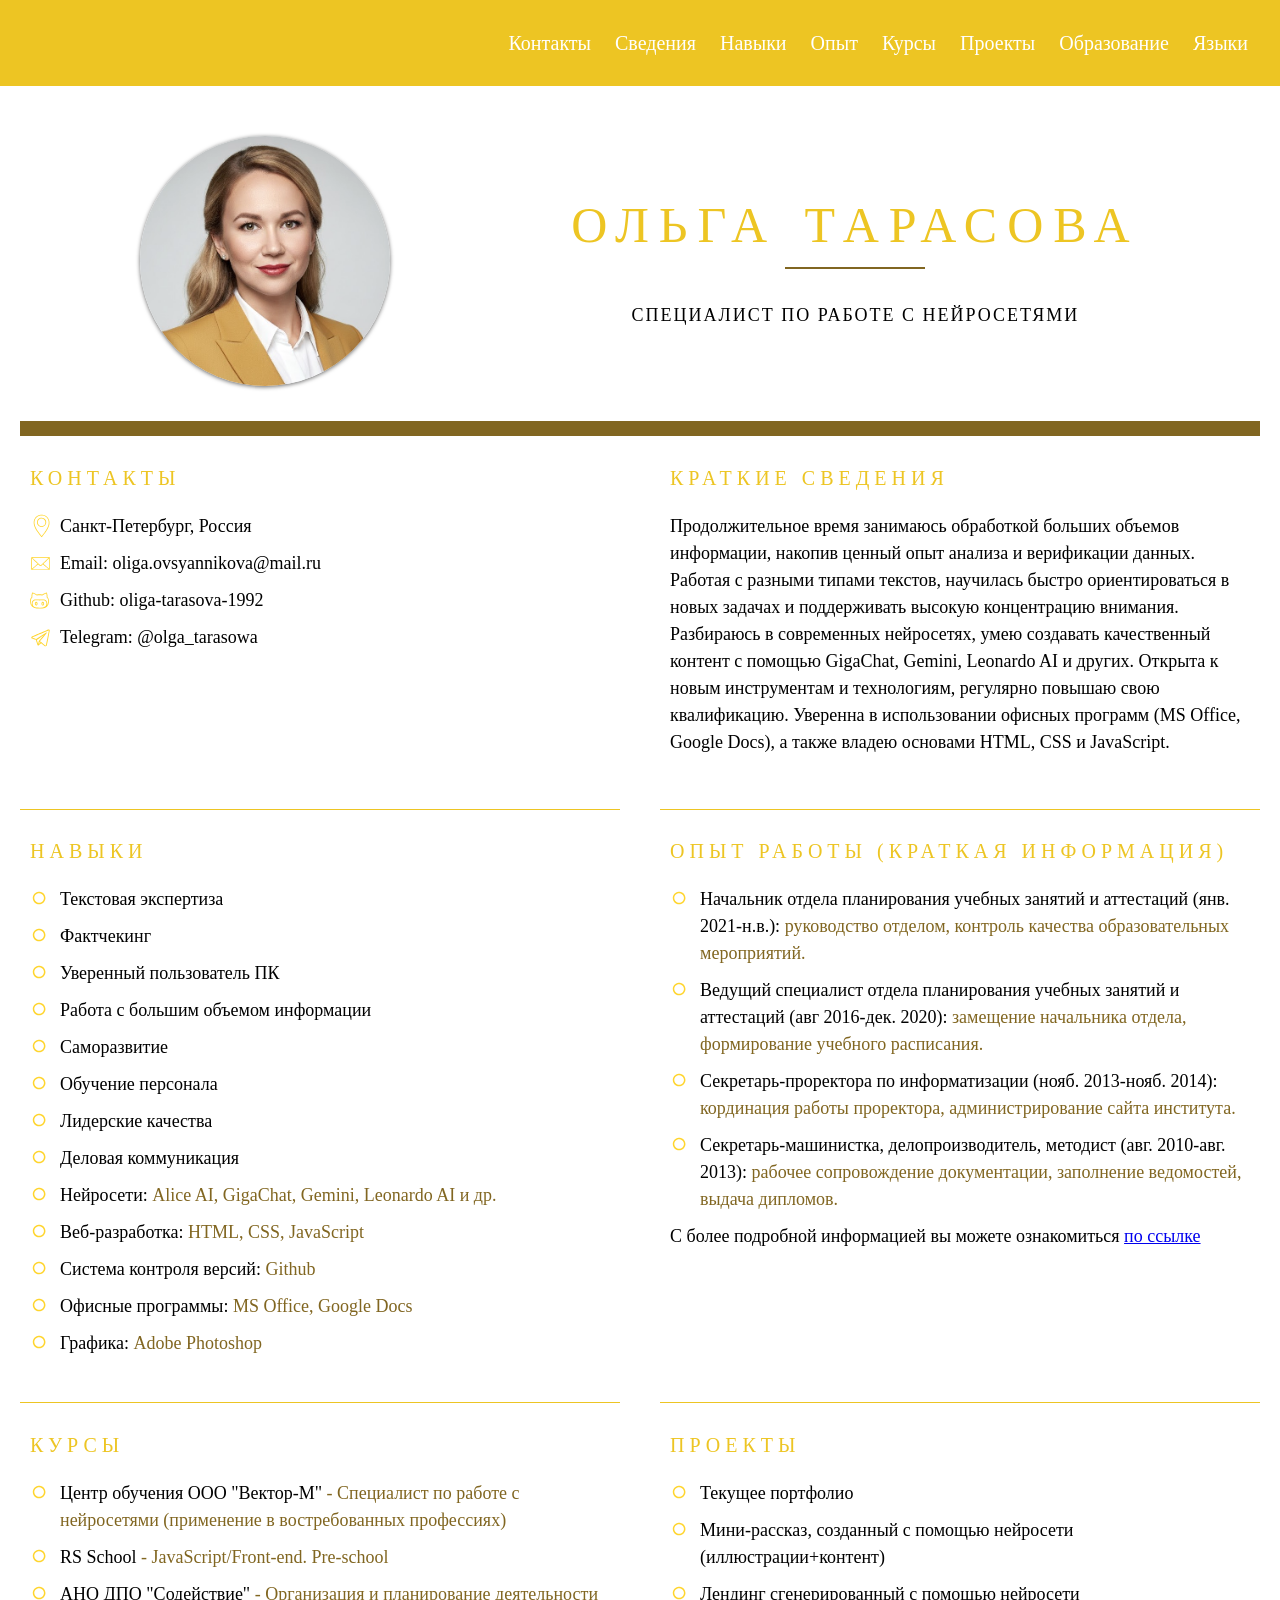
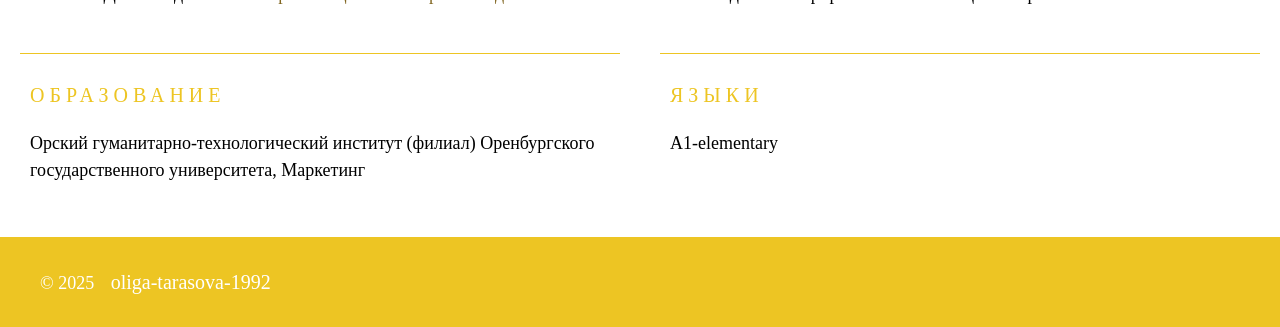
==== commit 47ba9fb1: "graphics" ====
--- a/index.html
+++ b/index.html
@@ -3,7 +3,7 @@
 <head>
     <meta charset="UTF-8">
     <meta name="viewport" content="width=device-width, initial-scale=1.0">
-    <title>CV</title>
+    <title>Portfolio</title>
     <link rel="stylesheet" href="style.css" />
     <link rel="icon" href="assets/favicon.ico" />
     <meta name="viewport" content="width=device-width, initial-scale=1.0">
@@ -13,13 +13,14 @@
         <div class="container header-container">
           <nav class="nav">
             <ul class="nav-list">          
-              <li class="nav-item"><a href="#contacts" class="nav-link">Contacts</a></li>
-              <li class="nav-item"><a href="#summary" class="nav-link">Summary</a></li>
-              <li class="nav-item"><a href="#skills" class="nav-link">Skills</a></li>          
-              <li class="nav-item"><a href="#code" class="nav-link">Code</a></li>
-              <li class="nav-item"><a href="#projects" class="nav-link">Projects</a></li>
-              <li class="nav-item"><a href="#education" class="nav-link">Education</a></li>
-              <li class="nav-item"><a href="#english" class="nav-link">English</a></li>
+              <li class="nav-item"><a href="#contacts" class="nav-link">Контакты</a></li>
+              <li class="nav-item"><a href="#summary" class="nav-link">Сведения</a></li>
+              <li class="nav-item"><a href="#skills" class="nav-link">Навыки</a></li>          
+              <li class="nav-item"><a href="#Work experience" class="nav-link">Опыт</a></li>
+              <li class="nav-item"><a href="#courses" class="nav-link">Курсы</a></li>
+              <li class="nav-item"><a href="#projects" class="nav-link">Проекты</a></li>
+              <li class="nav-item"><a href="#education" class="nav-link">Образование</a></li>
+              <li class="nav-item"><a href="#language" class="nav-link">Языки</a></li>
             </ul>
           </nav>
           <div class="toggle">
@@ -34,18 +35,18 @@
           <section class="section section-profile" id="profile">
             <img src="./assets/img/CV.JPG" alt="" class="section-profile-logo">
             <div class="section-profile-title">
-              <h1 class="section-title main-title">Olga Tarasova</h1>
-              <h3 class="section-subtitle">Junior Front-End Developer</h3>
+              <h1 class="section-title main-title">Ольга Тарасова</h1>
+              <h4 class="section-subtitle">Специалист по работе с нейросетями</h4>
             </div>        
           </section>
           <section class="section" id="contacts">
-            <h2 class="section-title">Contacts</h2>
+            <h2 class="section-title">Контакты</h2>
             <ul class="section-list">
               <li class="section-item contacts-item">
-                Saint Petersburg, Russia
+                Санкт-Петербург, Россия
               </li>
               <li class="section-item contacts-item">
-                Email: <a href="mailto:oliga.ovsyannikova@mail.ru" title="email">oliga.ovsyannikova30@gmail.com</a>
+                Email: <a href="mailto:oliga.ovsyannikova@mail.ru" title="email">oliga.ovsyannikova@mail.ru</a>
               </li>
               <li class="section-item contacts-item">
                 Github: <a href="https://github.com/oliga-tarasova-1992" title="github">oliga-tarasova-1992</a>
@@ -56,53 +57,108 @@
             </ul>
           </section>
           <section class="section" id="summary">
-            <h2 class="section-title">Summary</h2>
+            <h2 class="section-title">Краткие сведения</h2>
             <p>
-              I am passionate about programming and find it a very interesting activity. I have a full-time job, but programming is a hobby for me. I have already realized several learning projects and now I would like to contribute to a real JavaScript project. My goal is to reach a good level of proficiency in pure JavaScript and learn the React library. I would be happy to join the development of open source projects. I aim to gain hands-on experience under the guidance of an experienced developer. 
+              Продолжительное время занимаюсь обработкой больших объемов информации, накопив ценный опыт анализа и верификации данных. Работая с разными типами текстов, научилась быстро ориентироваться в новых задачах и поддерживать высокую концентрацию внимания. Разбираюсь в современных нейросетях, умею создавать качественный контент с помощью GigaChat, Gemini, Leonardo AI и других. Открыта к новым инструментам и технологиям, регулярно повышаю свою квалификацию. Уверенна в использовании офисных программ (MS Office, Google Docs), а также владею основами HTML, CSS и JavaScript.
             </p>
           </section>
           <section class="section" id="skills">
-            <h2 class="section-title">Skills</h2>
+            <h2 class="section-title">Навыки</h2>
             <ul class="section-list">
               <li class="section-item">
-                Web-development:<span> HTML5, CSS3, JavaScript</span>
+                Текстовая экспертиза
               </li>
               <li class="section-item">
-                Version control:<span> GIT, Github</span>
+                Фактчекинг
+              </li>
+              <li class="section-item">
+                Уверенный пользователь ПК
+              </li>
+              <li class="section-item">
+                Работа с большим объемом информации
+              </li>
+               <li class="section-item">
+                Саморазвитие
+              </li>
+              <li class="section-item">
+                Обучение персонала
+              </li>
+               <li class="section-item">
+                Лидерские качества
+              </li>
+               <li class="section-item">
+                Деловая коммуникация
+              </li>
+              <li class="section-item">
+                Нейросети: <span> Alice AI, GigaChat, Gemini, Leonardo AI и др.</span>
+              </li>
+               <li class="section-item">
+                Веб-разработка:<span> HTML, CSS, JavaScript</span>
+              </li>
+              <li class="section-item">
+                Система контроля версий:<span> Github</span>
+              </li>
+              <li class="section-item">
+                Офисные программы:<span> MS Office, Google Docs</span>
+              </li>
+              <li class="section-item">
+                Графика:<span> Adobe Photoshop</span>
               </li>
             </ul>
           </section>
-          <section class="section" id="code">
-            <h2 class="section-title">Code</h2>
-    <pre class="pre"><code>&lt;form action="page2.html" method="post"&gt;
-        &lt;input type="text" name="name" value="John"&gt;&lt;br&gt;
-        &lt;input type="number" name="age" value="30"&gt;&lt;br&gt;
-        &lt;input type="submit" value="Submit"&gt;
-      &lt;/form&gt;
-    </code></pre>
+          <section class="section" id="Work experience">
+            <h2 class="section-title">Опыт работы (краткая информация)</h2>
+             <ul class="section-list">
+              <li class="section-item">
+                Начальник отдела планирования учебных занятий и аттестаций (янв. 2021-н.в.):<span> руководство отделом, контроль качества образовательных мероприятий.</span>
+              </li>
+              <li class="section-item">
+                Ведущий специалист отдела планирования учебных занятий и аттестаций (авг 2016-дек. 2020):<span> замещение начальника отдела, формирование учебного расписания.</span>
+              </li>
+              <li class="section-item">
+                Секретарь-проректора по информатизации (нояб. 2013-нояб. 2014):<span> кординация работы проректора, администрирование сайта института.</span>
+              </li>
+              <li class="section-item">
+                Секретарь-машинистка, делопроизводитель, методист (авг. 2010-авг. 2013):<span> рабочее сопровождение документации, заполнение ведомостей, выдача дипломов.</span>
+              </li>
+            </ul>
+            C более подробной информацией вы можете ознакомиться <a href="./resume.pdf" target="_blank">по ссылке</a>
           </section>
           <section class="section" id="courses">
-            <h2 class="section-title">Courses</h2>
+            <h2 class="section-title">Курсы</h2>
             <ul class="section-list">
               <li class="section-item">
+                Центр обучения ООО "Вектор-М"<span> - Специалист по работе с нейросетями (применение в
+востребованных профессиях)</span>
+              </li>
+              <li class="section-item">
                 RS School<span> - JavaScript/Front-end. Pre-school</span>
+              </li>
+              <li class="section-item">
+                АНО ДПО "Содействие"<span> - Организация и планирование деятельности</span>
               </li>
             </ul>
           </section>
           <section class="section" id="projects">
-            <h2 class="section-title">Projects</h2>
+            <h2 class="section-title">Проекты</h2>
             <ul class="section-list">
               <li class="section-item">
-                <a href="https://oliga-tarasova-1992.github.io/rsschool-cv/">CV</a>
-              </li>          
+                <a href="https://oliga-tarasova-1992.github.io/rsschool-cv/" target="_blank">Текущее портфолио</a>
+              </li>  
+                <li class="section-item">
+                <a href="./short story.pdf" target="_blank">Мини-рассказ, созданный с помощью нейросети (иллюстрации+контент)</a>
+              </li>
+              <li class="section-item">
+                <a href="./Landing page.html" target="_blank">Лендинг сгенерированный с помощью нейросети</a>
+              </li>            
             </ul>
           </section>
           <section class="section section-education" id="education">
-            <h2 class="section-title">Education</h2>
-            <p>Orsk Institute of Humanities and Technology (branch) Orenburg State University of Economics, Marketing</p>
+            <h2 class="section-title">Образование</h2>
+            <p>Орский гуманитарно-технологический институт (филиал) Оренбургского государственного университета, Маркетинг</p>
           </section>
-          <section class="section section-english" id="english">
-            <h2 class="section-title">English</h2>
+          <section class="section section-english" id="language">
+            <h2 class="section-title">Языки</h2>
             <p>A1-elementary</p>
           </section>
         </div>
@@ -110,7 +166,6 @@
       <footer class="footer">
         <div class="container footer-container">
           <div>© 2025 <a href="https://github.com/oliga-tarasova-1992" class="github nav-link">oliga-tarasova-1992</a></div>
-          <a href="https://wearecommunity.io/events/js-stage0-rs-2024q2" class="rss"></a>
         </div>
       </footer>
       <script src="./index.js"></script>
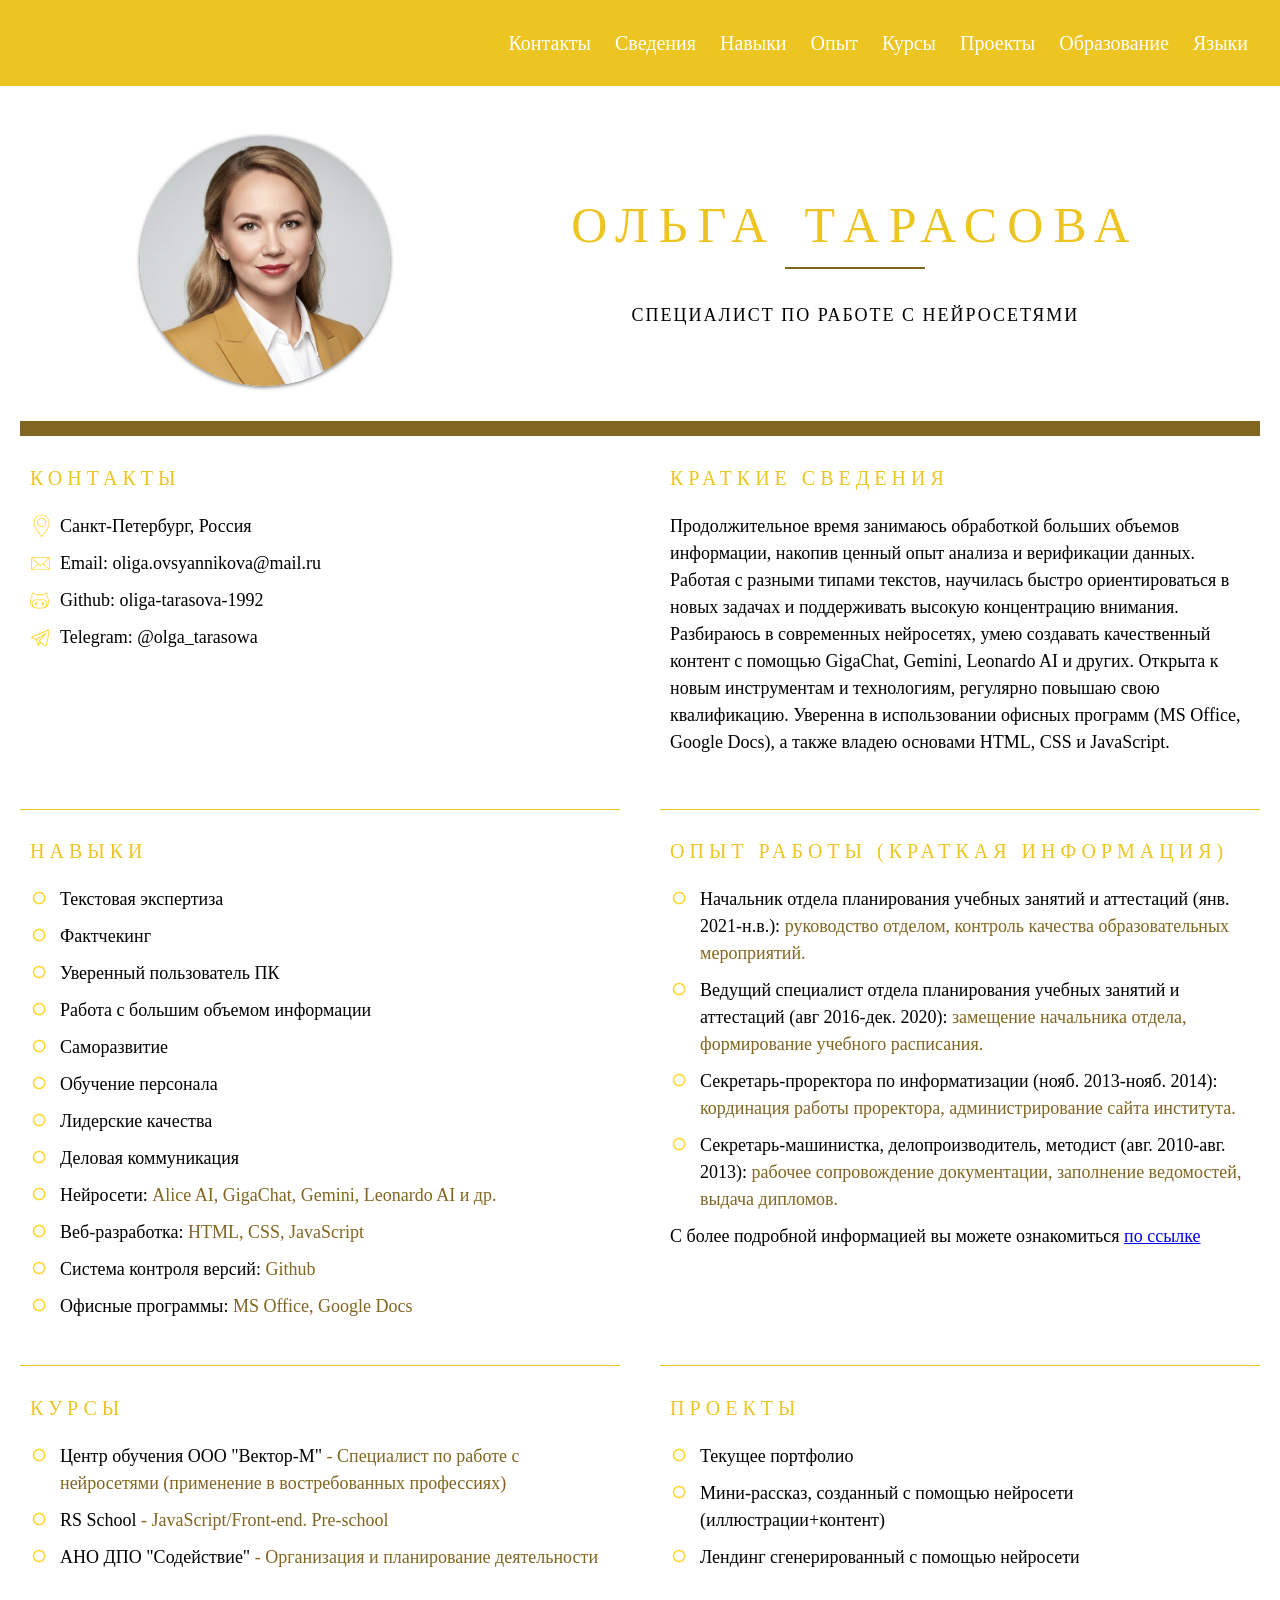
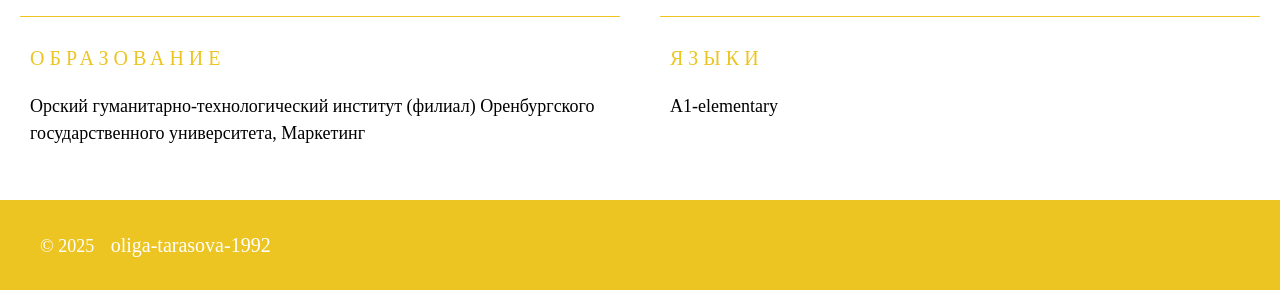
==== commit c4d7f4ab: "graphics2" ====
--- a/index.html
+++ b/index.html
@@ -101,9 +101,6 @@
               <li class="section-item">
                 Офисные программы:<span> MS Office, Google Docs</span>
               </li>
-              <li class="section-item">
-                Графика:<span> Adobe Photoshop</span>
-              </li>
             </ul>
           </section>
           <section class="section" id="Work experience">
